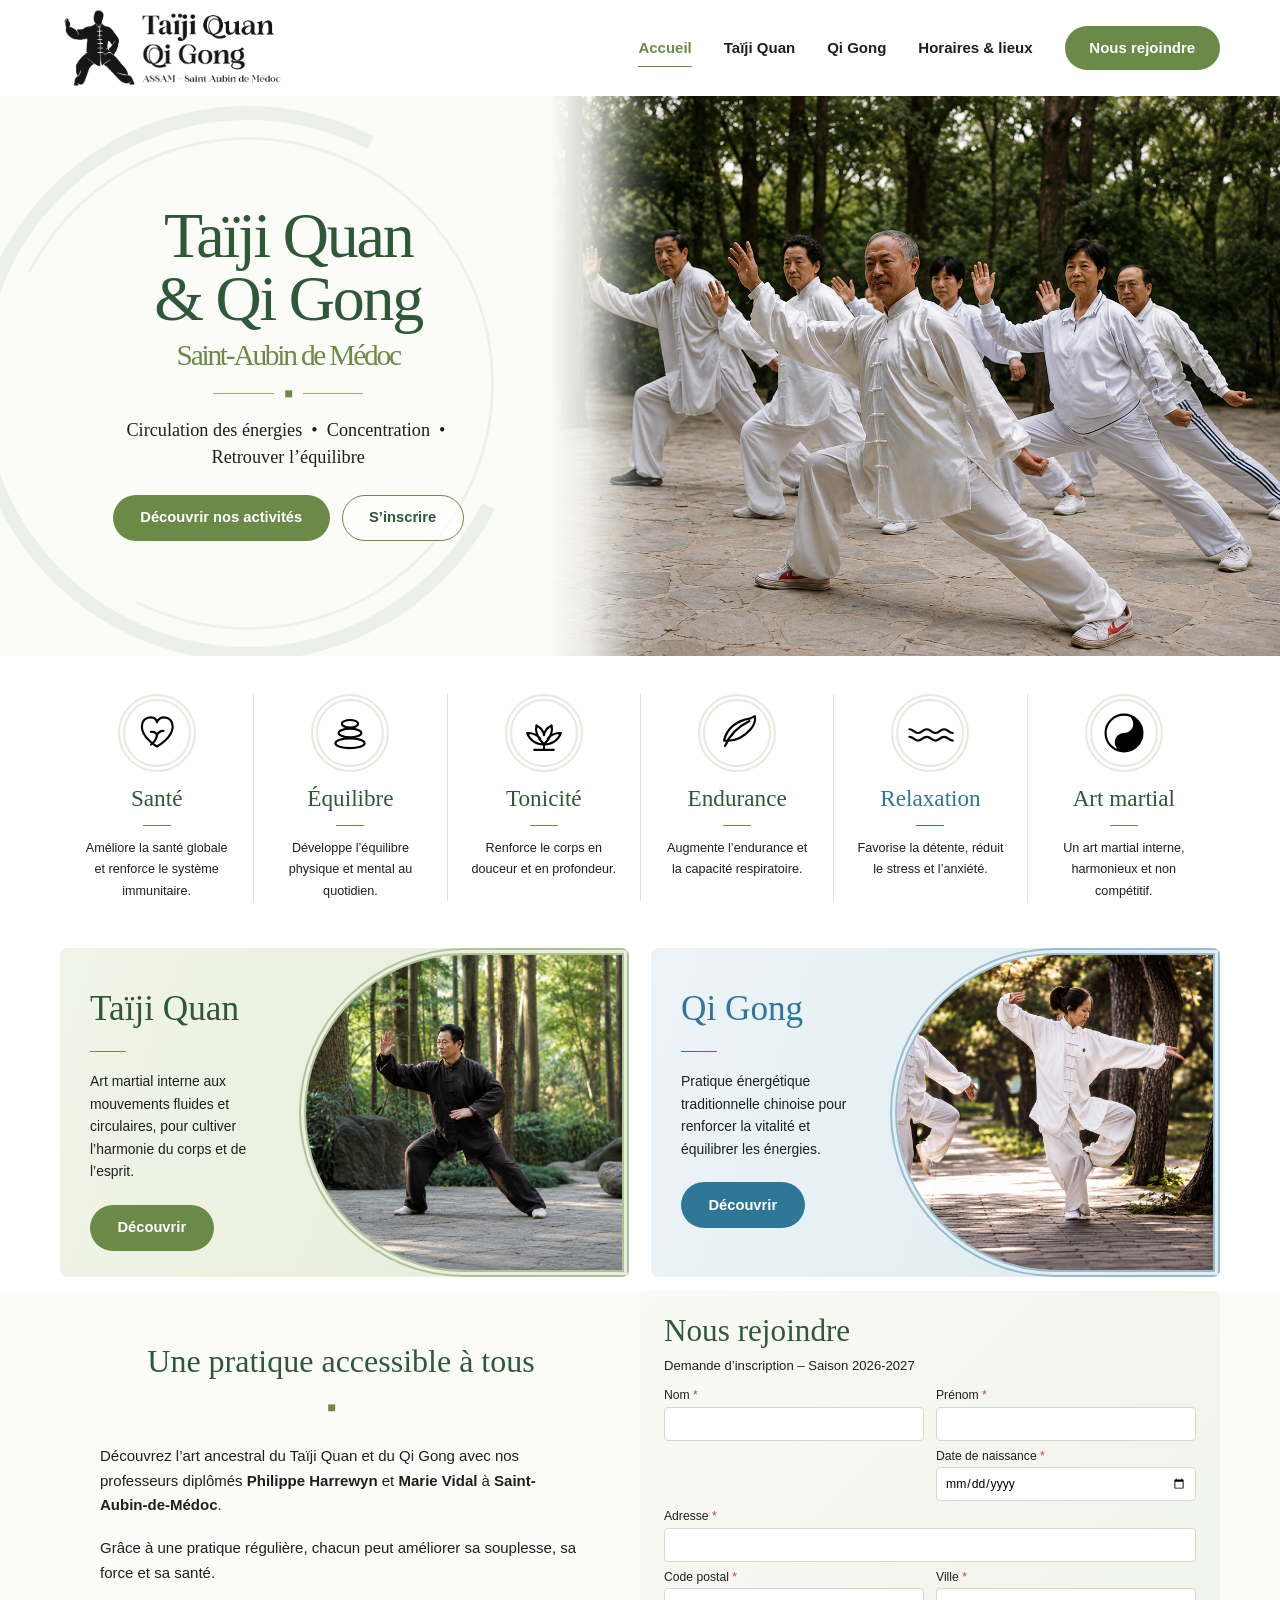
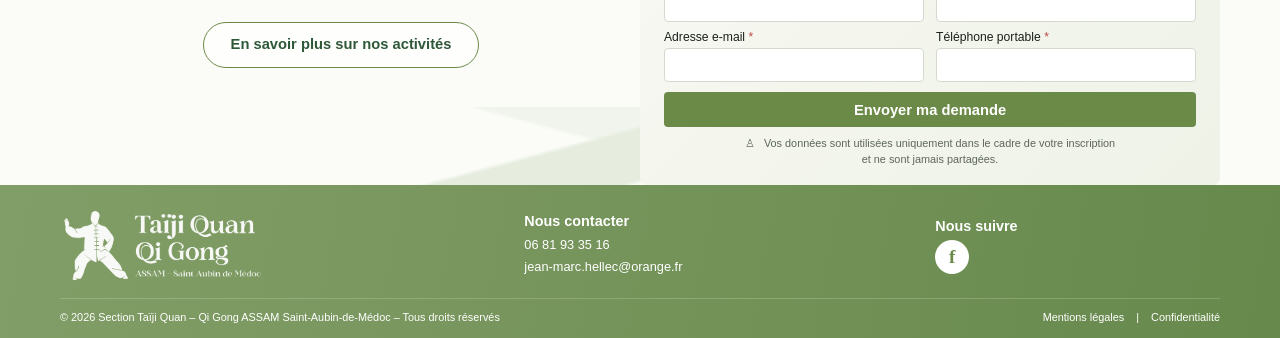
==== index.html @ 67353f93 "Version initiale stable du site" ====
<!DOCTYPE html>
<html lang="fr">
<head>
    <meta charset="UTF-8">
    <meta name="viewport" content="width=device-width, initial-scale=1.0">
    <meta name="description" content="Cours de Taïji Quan et Qi Gong à Saint-Aubin-de-Médoc avec la section ASSAM. Découvrez les pratiques, leurs bienfaits, les horaires et les modalités d'inscription.">
    <meta name="robots" content="index,follow">
    <title>Taïji Quan &amp; Qi Gong à Saint-Aubin-de-Médoc | ASSAM</title>
    <link rel="stylesheet" href="css/styles.css">
</head>
<body>
<header class="site-header">
    <div class="site-header__inner">
        <a class="brand" href="index.html" aria-label="Accueil - Taïji Quan et Qi Gong ASSAM Saint-Aubin-de-Médoc">
            <img src="assets/images/logo.png" alt="Taïji Quan Qi Gong ASSAM Saint-Aubin-de-Médoc">
        </a>

        <button class="menu-toggle" type="button" aria-expanded="false" aria-controls="main-nav">
            <span></span><span></span><span></span>
            <span class="sr-only">Ouvrir le menu</span>
        </button>

        <nav id="main-nav" class="main-nav" aria-label="Navigation principale">
            <a class="is-active" href="index.html" aria-current="page">Accueil</a>
            <a href="tai-ji-quan.html">Taïji Quan</a>
            <a href="qi-gong.html">Qi Gong</a>
            <a href="horaires-lieux.html">Horaires &amp; lieux</a>
            <a class="nav-button" href="#inscription">Nous rejoindre</a>
        </nav>
    </div>
</header>

<main>
    <section class="hero" aria-labelledby="hero-title">
        <div class="hero__copy">
            <div class="hero__ring" aria-hidden="true"></div>

            <h1 id="hero-title">
                <span>Taïji Quan</span>
                <span>&amp; Qi Gong</span>
                <small>Saint-Aubin de Médoc</small>
            </h1>

            <div class="leaf-separator" aria-hidden="true">
                <span></span><b>◆</b><span></span>
            </div>

            <p class="hero__tagline">
                Circulation des énergies <i>•</i> Concentration <i>•</i><br>
                Retrouver l’équilibre
            </p>

            <div class="hero__actions">
                <a class="btn btn-green" href="#activites">Découvrir nos activités</a>
                <a class="btn btn-outline" href="#inscription">S’inscrire</a>
            </div>
        </div>

        <figure class="hero__visual">
            <img src="assets/images/INDEX_1.png" alt="Pratiquants de Taïji Quan en groupe dans un parc arboré">
        </figure>
    </section>

    <section class="benefits" aria-labelledby="benefits-title">
        <h2 id="benefits-title" class="sr-only">Les bénéfices du Taïji Quan et du Qi Gong</h2>

        <div class="benefits__grid">
            <article class="benefit">
                <div class="benefit__icon"><img src="assets/icons/health.svg" alt="" aria-hidden="true"></div>
                <h3>Santé</h3>
                <span></span>
                <p>Améliore la santé globale et renforce le système immunitaire.</p>
            </article>

            <article class="benefit">
                <div class="benefit__icon"><img src="assets/icons/balance.svg" alt="" aria-hidden="true"></div>
                <h3>Équilibre</h3>
                <span></span>
                <p>Développe l’équilibre physique et mental au quotidien.</p>
            </article>

            <article class="benefit">
                <div class="benefit__icon"><img src="assets/icons/tonicity.svg" alt="" aria-hidden="true"></div>
                <h3>Tonicité</h3>
                <span></span>
                <p>Renforce le corps en douceur et en profondeur.</p>
            </article>

            <article class="benefit">
                <div class="benefit__icon"><img src="assets/icons/endurance.svg" alt="" aria-hidden="true"></div>
                <h3>Endurance</h3>
                <span></span>
                <p>Augmente l’endurance et la capacité respiratoire.</p>
            </article>

            <article class="benefit benefit--blue">
                <div class="benefit__icon"><img src="assets/icons/relaxation.svg" alt="" aria-hidden="true"></div>
                <h3>Relaxation</h3>
                <span></span>
                <p>Favorise la détente, réduit le stress et l’anxiété.</p>
            </article>

            <article class="benefit">
                <div class="benefit__icon benefit__icon--yin"><img src="assets/icons/martial.svg" alt="" aria-hidden="true"></div>
                <h3>Art martial</h3>
                <span></span>
                <p>Un art martial interne, harmonieux et non compétitif.</p>
            </article>
        </div>
    </section>

    <section id="activites" class="activities" aria-labelledby="activities-title">
        <h2 id="activities-title" class="sr-only">Découvrir le Taïji Quan et le Qi Gong</h2>

        <div class="activities__grid">
            <article class="activity activity--taiji">
                <div class="activity__text">
                    <h3>Taïji Quan</h3>
                    <span class="activity__line"></span>
                    <p>Art martial interne aux mouvements fluides et circulaires, pour cultiver l’harmonie du corps et de l’esprit.</p>
                    <a class="btn btn-green" href="tai-ji-quan.html">Découvrir</a>
                </div>

                <div class="activity__image">
                    <img src="assets/images/INDEX_2.png" alt="Pratiquant de Taïji Quan en pleine nature">
                </div>
            </article>

            <article class="activity activity--qigong">
                <div class="activity__text">
                    <h3>Qi Gong</h3>
                    <span class="activity__line"></span>
                    <p>Pratique énergétique traditionnelle chinoise pour renforcer la vitalité et équilibrer les énergies.</p>
                    <a class="btn btn-blue" href="qi-gong.html">Découvrir</a>
                </div>

                <div class="activity__image">
                    <img src="assets/images/INDEX_3.png" alt="Pratiquantes de Qi Gong en plein air">
                </div>
            </article>
        </div>
    </section>

    <section class="lower" aria-label="Présentation et inscription">
        <article class="intro">
            <h2>Une pratique accessible à tous</h2>

            <div class="leaf-separator leaf-separator--small" aria-hidden="true">
                <b>◆</b>
            </div>

            <p>Découvrez l’art ancestral du Taïji Quan et du Qi Gong avec nos professeurs diplômés <strong>Philippe Harrewyn</strong> et <strong>Marie Vidal</strong> à <strong>Saint-Aubin-de-Médoc</strong>.</p>

            <p>Grâce à une pratique régulière, chacun peut améliorer sa souplesse, sa force et sa santé.</p>

            <a class="btn btn-outline intro__button" href="#activites">En savoir plus sur nos activités</a>
        </article>

        <section id="inscription" class="registration" aria-labelledby="registration-title">
            <h2 id="registration-title">Nous rejoindre</h2>
            <p>Demande d’inscription – Saison 2026-2027</p>

            <form action="#" method="post">
                <div class="form-grid">
                    <label>Nom <em>*</em>
                        <input type="text" name="nom" autocomplete="family-name" required>
                    </label>

                    <label>Prénom <em>*</em>
                        <input type="text" name="prenom" autocomplete="given-name" required>
                    </label>

                    <label class="field-birth">Date de naissance <em>*</em>
                        <input type="date" name="naissance" autocomplete="bday" required>
                    </label>

                    <label class="field-full">Adresse <em>*</em>
                        <input type="text" name="adresse" autocomplete="street-address" required>
                    </label>

                    <label>Code postal <em>*</em>
                        <input type="text" name="code_postal" autocomplete="postal-code" inputmode="numeric" required>
                    </label>

                    <label>Ville <em>*</em>
                        <input type="text" name="ville" autocomplete="address-level2" required>
                    </label>

                    <label>Adresse e-mail <em>*</em>
                        <input type="email" name="email" autocomplete="email" required>
                    </label>

                    <label>Téléphone portable <em>*</em>
                        <input type="tel" name="telephone" autocomplete="tel" required>
                    </label>
                </div>

                <button class="btn btn-green form-submit" type="submit">Envoyer ma demande</button>

                <p class="privacy">♙ &nbsp; Vos données sont utilisées uniquement dans le cadre de votre inscription<br>et ne sont jamais partagées.</p>
            </form>
        </section>
    </section>
</main>

<footer class="site-footer">
    <div class="site-footer__inner">
        <div class="footer-brand">
            <img src="assets/images/logo.png" alt="Taïji Quan Qi Gong ASSAM Saint-Aubin-de-Médoc">
        </div>

        <div class="footer-contact">
            <h2>Nous contacter</h2>
            <p><a href="tel:+33681933516">06 81 93 35 16</a></p>
            <p><a href="mailto:jean-marc.hellec@orange.fr">jean-marc.hellec@orange.fr</a></p>
        </div>

        <div class="footer-social">
            <h2>Nous suivre</h2>
            <a class="social-circle" href="#" aria-label="Facebook de la section Taïji Quan et Qi Gong" title="Lien Facebook à renseigner">f</a>
        </div>
    </div>

    <div class="site-footer__bottom">
        <p>© 2026 Section Taïji Quan – Qi Gong ASSAM Saint-Aubin-de-Médoc – Tous droits réservés</p>
        <p><a href="#">Mentions légales</a><span>|</span><a href="#">Confidentialité</a></p>
    </div>
</footer>

<script src="js/main.js"></script>
</body>
</html>
---- css/styles.css ----
:root {
    --cream:#fbfcf8;
    --white:#fff;
    --sage:#97ad7b;
    --green:#6b8a48;
    --dark:#2f5838;
    --blue:#2f7798;
    --text:#1a211c;
    --line:#dce3d5;
    --serif:Georgia,"Times New Roman",serif;
    --sans:Arial,Helvetica,sans-serif;
    --content:1160px;
}

* { box-sizing:border-box; }
html { scroll-behavior:smooth; max-width:100%; overflow-x:clip; }
body {
    margin:0;
    max-width:100%;
    overflow-x:clip;
    background:var(--cream);
    color:var(--text);
    font:15px/1.55 var(--sans);
}
img { display:block; max-width:100%; }
a { color:inherit; }
h1,h2,h3,p,figure { margin-top:0; }
h1,h2,h3 {
    font-family:var(--serif);
    font-weight:400;
    color:var(--dark);
}
.sr-only {
    position:absolute!important;
    width:1px!important;
    height:1px!important;
    padding:0!important;
    margin:-1px!important;
    overflow:hidden!important;
    clip:rect(0,0,0,0)!important;
    white-space:nowrap!important;
    border:0!important;
}

.btn {
    min-height:46px;
    display:inline-flex;
    align-items:center;
    justify-content:center;
    padding:0 1.65rem;
    border:1px solid transparent;
    border-radius:999px;
    font:700 .92rem/1 var(--sans);
    text-decoration:none;
    cursor:pointer;
}
.btn-green { color:#fff; background:var(--green); }
.btn-outline {
    color:var(--dark);
    border-color:var(--green);
    background:rgba(255,255,255,.75);
}
.btn-blue { color:#fff; background:var(--blue); }

.site-header {
    position:relative;
    z-index:20;
    background:#fff;
}
.site-header__inner {
    width:min(calc(100% - 48px),var(--content));
    min-height:96px;
    margin:auto;
    display:flex;
    align-items:center;
    justify-content:space-between;
    gap:2rem;
}
.brand img { width:225px; }
.main-nav {
    display:flex;
    align-items:center;
    gap:2rem;
    font-weight:600;
}
.main-nav>a {
    position:relative;
    padding:.9rem 0;
    text-decoration:none;
    white-space:nowrap;
}
.main-nav>a.is-active { color:var(--green); }
.main-nav>a:not(.nav-button)::after {
    content:"";
    position:absolute;
    left:0;
    right:0;
    bottom:.45rem;
    height:1px;
    background:var(--green);
    transform:scaleX(0);
}
.main-nav>a.is-active::after,
.main-nav>a:hover::after { transform:scaleX(1); }
.main-nav .nav-button {
    min-height:44px;
    padding:0 1.55rem;
    display:inline-flex;
    align-items:center;
    border-radius:999px;
    background:var(--green);
    color:#fff;
}
.menu-toggle {
    display:none;
    border:0;
    background:transparent;
    padding:.5rem;
}
.menu-toggle>span:not(.sr-only) {
    width:24px;
    height:2px;
    display:block;
    margin:4px 0;
    background:var(--dark);
}

.hero {
    min-height:560px;
    display:grid;
    grid-template-columns:43% 57%;
    overflow:hidden;
    background:#fbfcf8;
}
.hero__copy {
    position:relative;
    z-index:2;
    display:flex;
    flex-direction:column;
    align-items:center;
    justify-content:center;
    padding:42px 34px 48px max(34px,calc((100vw - var(--content))/2));
    text-align:center;
}
.hero__ring {
    position:absolute;
    z-index:-1;
    width:555px;
    height:555px;
    left:max(-90px,calc((100vw - var(--content))/2 - 90px));
    top:10px;
    border:14px solid rgba(145,173,122,.14);
    border-right-color:transparent;
    border-radius:50%;
    transform:rotate(-18deg);
}
.hero__ring::after {
    content:"";
    position:absolute;
    inset:17px;
    border:3px solid rgba(145,173,122,.13);
    border-left-color:transparent;
    border-radius:50%;
}
.hero h1 {
    margin-bottom:15px;
    font-size:clamp(3.6rem,5vw,5rem);
    line-height:.98;
    letter-spacing:-.035em;
}
.hero h1>span { display:block; }
.hero h1 small {
    display:block;
    margin-top:.33em;
    color:var(--green);
    font-size:.46em;
}
.leaf-separator {
    width:150px;
    display:flex;
    align-items:center;
    gap:10px;
    margin:0 auto 14px;
    color:var(--green);
}
.leaf-separator span {
    flex:1;
    height:1px;
    background:var(--sage);
}
.leaf-separator b {
    font-size:12px;
    transform:rotate(45deg);
}
.hero__tagline {
    margin-bottom:23px;
    font-family:var(--serif);
    font-size:1.14rem;
    line-height:1.5;
}
.hero__tagline i {
    padding:0 .28rem;
    font-style:normal;
}
.hero__actions { display:flex; gap:12px; }
.hero__visual {
    position:relative;
    min-width:0;
    margin:0;
    overflow:hidden;
}
.hero__visual::before {
    content:"";
    position:absolute;
    z-index:2;
    inset:0 auto 0 0;
    width:120px;
    background:linear-gradient(90deg,#fbfcf8 0%,rgba(251,252,248,.82) 32%,rgba(251,252,248,.2) 72%,transparent);
}
.hero__visual img {
    width:100%;
    height:100%;
    object-fit:cover;
}

.benefits {
    padding:38px 24px 30px;
    background:#fff;
}
.benefits__grid {
    width:min(100%,var(--content));
    margin:auto;
    display:grid;
    grid-template-columns:repeat(6,1fr);
}
.benefit {
    padding:0 20px;
    text-align:center;
}
.benefit+.benefit { border-left:1px solid var(--line); }
.benefit__icon {
    width:78px;
    height:78px;
    margin:0 auto 9px;
    display:grid;
    place-items:center;
    border:7px double #e5eadf;
    border-radius:50%;
    color:var(--green);
}
.benefit__icon img {
    width:52px;
    height:52px;
    display:block;
    color:inherit;
}
.benefit__icon--yin {
    color:var(--dark);
}
.benefit h3 {
    margin-bottom:8px;
    font-size:1.45rem;
}
.benefit>span {
    width:28px;
    height:1px;
    display:block;
    margin:0 auto 12px;
    background:var(--green);
}
.benefit p {
    margin:0;
    font-size:.79rem;
    line-height:1.7;
}
.benefit--blue .benefit__icon,
.benefit--blue h3 { color:var(--blue); }
.benefit--blue>span { background:var(--blue); }

.activities {
    padding:16px 24px 14px;
    background:#fff;
}
.activities__grid {
    width:min(100%,var(--content));
    margin:auto;
    display:grid;
    grid-template-columns:1fr 1fr;
    gap:22px;
}
.activity {
    min-height:315px;
    display:grid;
    grid-template-columns:42% 58%;
    overflow:hidden;
    border-radius:7px;
}
.activity--taiji {
    background:linear-gradient(110deg,#f1f4e8,#e5ecd9);
}
.activity--qigong {
    background:linear-gradient(110deg,#edf4f7,#deebf1);
}
.activity__text {
    padding:34px 0 26px 30px;
}
.activity__text h3 {
    margin-bottom:14px;
    font-size:2.2rem;
}
.activity--qigong h3 { color:var(--blue); }
.activity__line {
    width:36px;
    height:1px;
    display:block;
    margin-bottom:18px;
    background:var(--green);
}
.activity--qigong .activity__line { background:var(--blue); }
.activity__text p {
    max-width:185px;
    margin-bottom:22px;
    font-size:.87rem;
    line-height:1.62;
}
.activity__image {
    height:100%;
    overflow:hidden;
    border:7px double rgba(107,138,72,.45);
    border-radius:52% 0 0 52%;
}
.activity--qigong .activity__image {
    border-color:rgba(47,119,152,.42);
}
.activity__image img {
    width:100%;
    height:100%;
    object-fit:cover;
}

.lower {
    position:relative;
    width:min(calc(100% - 48px),var(--content));
    margin:auto;
    display:grid;
    grid-template-columns:1fr 1fr;
    align-items:start;
}
.lower::after {
    content:"";
    position:absolute;
    z-index:-1;
    left:50%;
    bottom:0;
    width:100vw;
    height:78px;
    transform:translateX(-50%);
    opacity:.5;
    background:
        linear-gradient(165deg,transparent 0 45%,#d3dfc8 46% 58%,transparent 59%),
        linear-gradient(15deg,transparent 0 48%,#e8eee2 49% 65%,transparent 66%);
}
.intro {
    min-height:440px;
    padding:46px 58px 72px 40px;
}
.intro h2 {
    margin-bottom:12px;
    text-align:center;
    font-size:2rem;
}
.leaf-separator--small {
    width:28px;
    margin-bottom:27px;
}
.intro p {
    margin-bottom:18px;
    line-height:1.65;
}
.intro__button {
    display:flex;
    width:fit-content;
    margin:36px auto 0;
}

.registration {
    padding:16px 24px 17px;
    border-radius:7px;
    background:linear-gradient(135deg,#fafaf5,#eef2e7);
}
.registration h2 {
    margin-bottom:1px;
    font-size:1.95rem;
}
.registration>p {
    margin-bottom:11px;
    font-size:.82rem;
}
.form-grid {
    display:grid;
    grid-template-columns:1fr 1fr;
    gap:7px 12px;
}
.form-grid label {
    display:block;
    font-size:.76rem;
    line-height:1.35;
}
.form-grid em {
    color:#bd4c42;
    font-style:normal;
}
.form-grid input {
    width:100%;
    height:34px;
    display:block;
    margin-top:3px;
    padding:5px 8px;
    border:1px solid #d4d9d0;
    border-radius:4px;
    background:#fff;
    font:inherit;
}
.field-birth { grid-column:2; }
.field-full { grid-column:1/-1; }
.form-submit {
    width:100%;
    min-height:35px;
    margin-top:10px;
    border-radius:4px;
}
.privacy {
    margin:9px 0 0;
    color:#5d665f;
    text-align:center;
    font-size:.68rem;
    line-height:1.45;
}

.site-footer {
    padding:22px max(24px,calc((100vw - var(--content))/2)) 12px;
    color:#fff;
    background:linear-gradient(100deg,#829e68,#67894c);
}
.site-footer__inner {
    display:grid;
    grid-template-columns:1.15fr 1fr .8fr;
    gap:55px;
    align-items:center;
}
.footer-brand img {
    width:205px;
    filter:brightness(0) invert(1);
    opacity:.95;
}
.site-footer h2 {
    margin:0 0 6px;
    color:#fff;
    font:700 .9rem var(--sans);
}
.site-footer p { margin:2px 0; }
.site-footer a {
    color:#fff;
    text-decoration:none;
}
.footer-contact { font-size:.8rem; }
.social-circle {
    width:34px;
    height:34px;
    display:grid;
    place-items:center;
    border-radius:50%;
    background:#fff;
    color:var(--green)!important;
    font:700 1.2rem var(--serif);
    text-decoration:none!important;
}
.social-circle:hover,
.social-circle:focus-visible {
    transform:translateY(-1px);
    outline:2px solid rgba(255,255,255,.65);
    outline-offset:3px;
}
.site-footer__bottom {
    margin-top:14px;
    padding-top:10px;
    display:flex;
    justify-content:space-between;
    gap:20px;
    border-top:1px solid rgba(255,255,255,.18);
    font-size:.68rem;
}
.site-footer__bottom p { margin:0; }
.site-footer__bottom span { padding:0 12px; }

@media (max-width:1020px) {
    .brand img { width:190px; }
    .main-nav { gap:1.1rem; }
    .hero {
        grid-template-columns:46% 54%;
        min-height:500px;
    }
    .hero h1 { font-size:3.55rem; }
    .hero__ring {
        width:485px;
        height:485px;
    }
    .benefits__grid {
        grid-template-columns:repeat(3,1fr);
        row-gap:34px;
    }
    .benefit:nth-child(4) { border-left:0; }
    .activity { grid-template-columns:47% 53%; }
    .lower { grid-template-columns:44% 56%; }
    .intro { padding-inline:22px 30px; }
}

@media (max-width:760px) {
    .site-header__inner { min-height:76px; }
    .brand img { width:168px; }
    .menu-toggle { display:block; }

    .main-nav {
        position:absolute;
        top:100%;
        left:0;
        right:0;
        display:none;
        flex-direction:column;
        align-items:stretch;
        gap:0;
        padding:12px 20px 20px;
        background:#fff;
        border-top:1px solid var(--line);
    }
    .main-nav.is-open { display:flex; }
    .main-nav>a { padding:.8rem 0; }
    .main-nav .nav-button {
        justify-content:center;
        margin-top:.5rem;
        padding:.8rem 1rem;
    }

    .hero {
        display:flex;
        flex-direction:column;
        min-height:0;
    }
    .hero__copy {
        min-height:420px;
        padding:52px 24px 42px;
    }
    .hero__ring {
        width:400px;
        height:400px;
        left:50%;
        top:10px;
        transform:translateX(-50%) rotate(-18deg);
    }
    .hero h1 {
        font-size:clamp(3rem,12vw,4.1rem);
    }
    .hero__visual { height:360px; }
    .hero__visual::before {
        width:100%;
        height:55px;
        inset:0 0 auto;
        background:linear-gradient(180deg,#fbfcf8,transparent);
    }

    .benefits {
        padding:28px 14px 24px;
    }
    .benefits__grid {
        grid-template-columns:repeat(3,1fr);
        row-gap:22px;
    }
    .benefit {
        padding:0 10px;
    }
    .benefit:nth-child(4) { border-left:0; }
    .benefit__icon {
        width:62px;
        height:62px;
        border-width:5px;
        margin-bottom:6px;
    }
    .benefit__icon img {
        width:40px;
        height:40px;
    }
    .benefit h3 {
        margin-bottom:5px;
        font-size:1.12rem;
    }
    .benefit>span {
        margin-bottom:8px;
    }
    .benefit p {
        font-size:.71rem;
        line-height:1.45;
    }

    .activities__grid { grid-template-columns:1fr; }

    .lower {
        width:min(calc(100% - 32px),var(--content));
        grid-template-columns:1fr;
    }
    .intro {
        min-height:auto;
        padding:44px 20px 70px;
    }

    .registration { margin-bottom:20px; }

    .site-footer__inner {
        grid-template-columns:1fr 1fr;
        gap:28px;
    }
    .footer-social { grid-column:1/-1; }

    .site-footer__bottom {
        flex-direction:column;
    }
}

@media (max-width:520px) {
    .hero__actions {
        flex-direction:column;
        width:min(100%,280px);
    }
    .hero__actions .btn { width:100%; }

    .benefits__grid { grid-template-columns:repeat(2,1fr); }
    .benefit,
    .benefit:nth-child(even),
    .benefit:nth-child(4) { border-left:0; }
    .benefit:nth-child(even) { border-left:1px solid var(--line); }
    .benefit+.benefit {
        padding-top:0;
        border-top:0;
    }
    .benefit:nth-child(n+3) {
        padding-top:18px;
        border-top:1px solid var(--line);
    }

    .activity { grid-template-columns:1fr; }
    .activity__text { padding:28px; }
    .activity__text p { max-width:none; }
    .activity__image {
        min-height:280px;
        border-radius:45% 45% 0 0;
    }

    .form-grid { grid-template-columns:1fr; }
    .field-birth,
    .field-full { grid-column:auto; }

    .site-footer__inner { grid-template-columns:1fr; }
}
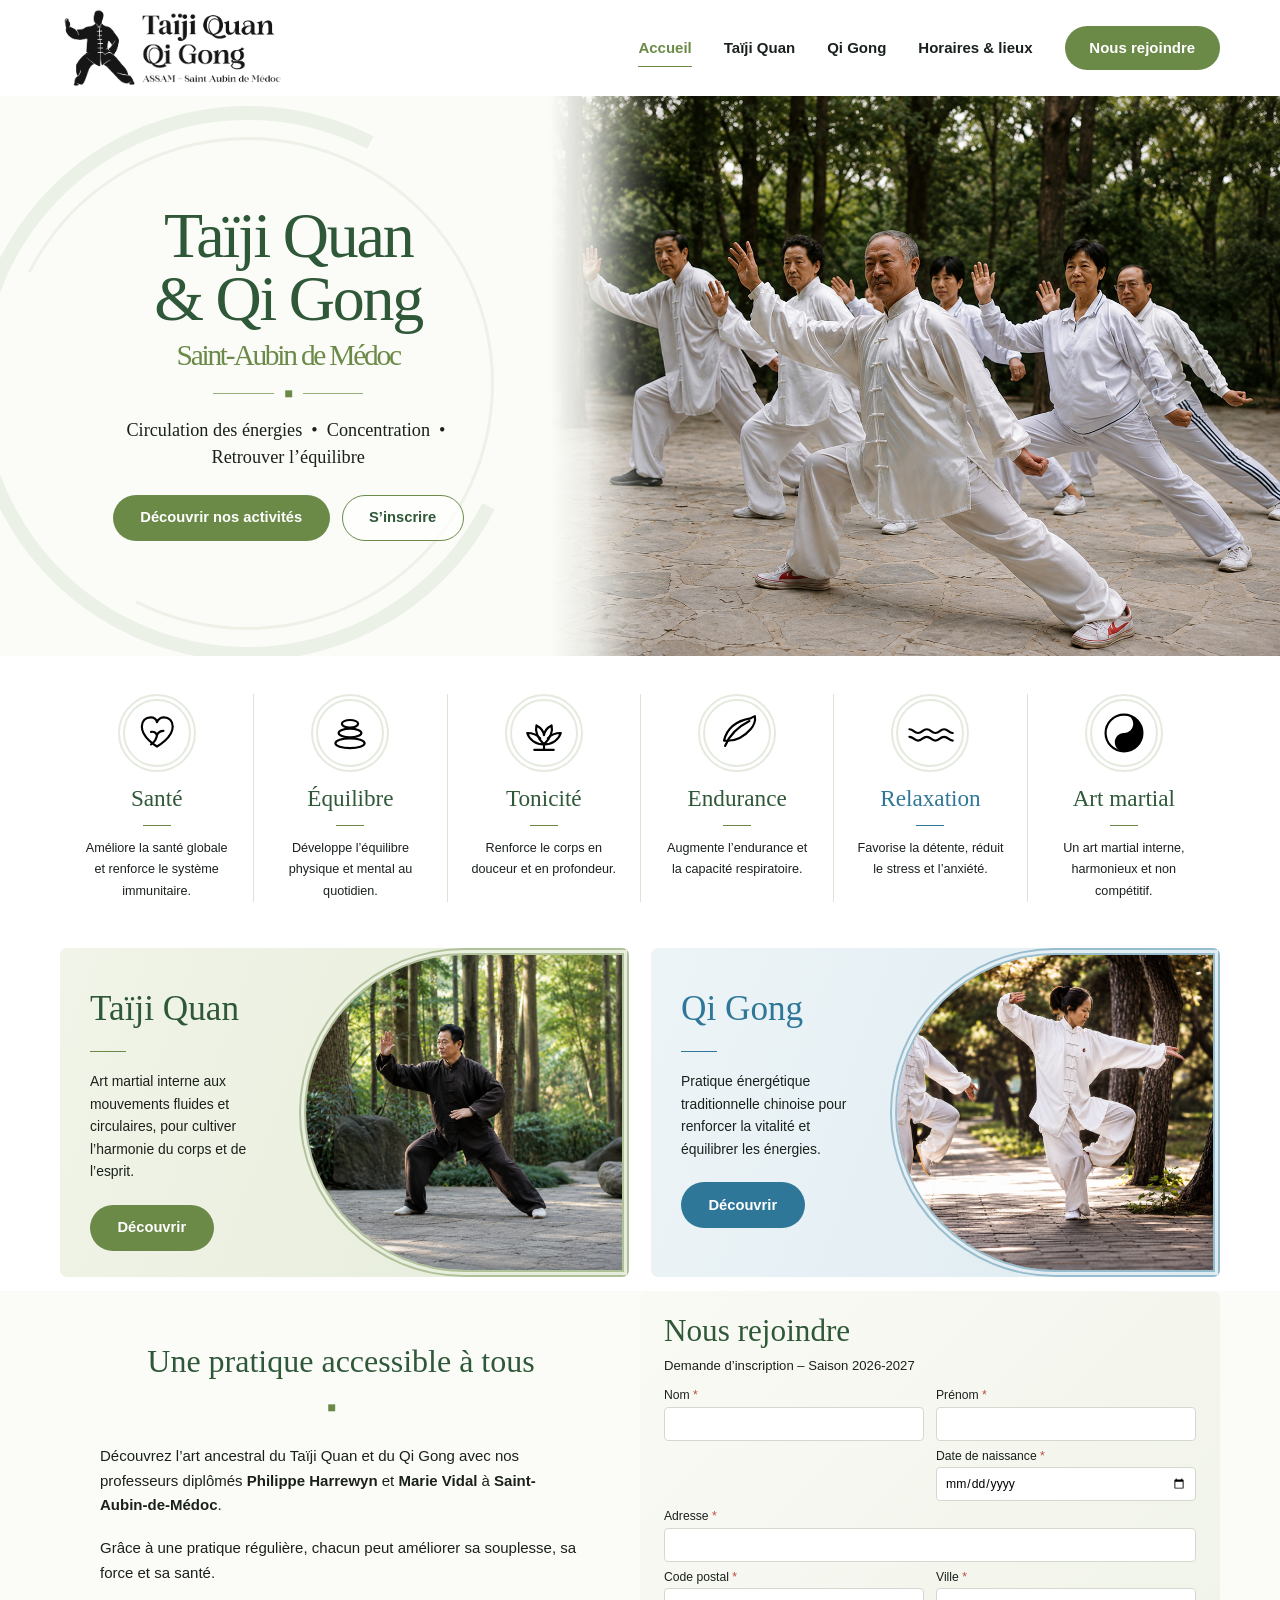
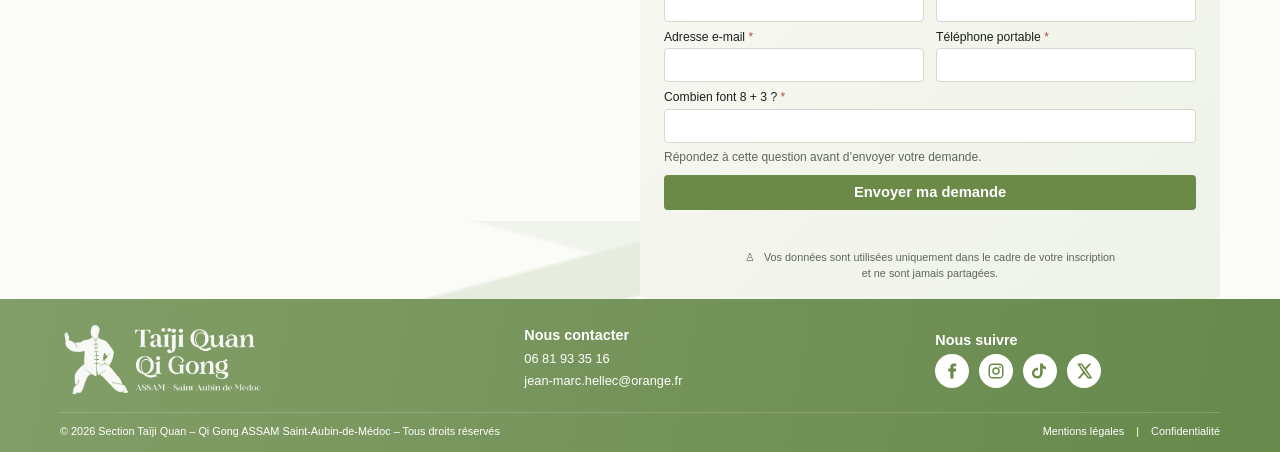
==== commit c5b04084: "Ajoute les réseaux sociaux et sécurise le formulaire" ====
--- a/index.html
+++ b/index.html
@@ -153,14 +153,13 @@
 
             <p>Grâce à une pratique régulière, chacun peut améliorer sa souplesse, sa force et sa santé.</p>
 
-            <a class="btn btn-outline intro__button" href="#activites">En savoir plus sur nos activités</a>
         </article>
 
         <section id="inscription" class="registration" aria-labelledby="registration-title">
             <h2 id="registration-title">Nous rejoindre</h2>
             <p>Demande d’inscription – Saison 2026-2027</p>
 
-            <form action="#" method="post">
+            <form action="sheet.php" method="post">
                 <div class="form-grid">
                     <label>Nom <em>*</em>
                         <input type="text" name="nom" autocomplete="family-name" required>
@@ -193,9 +192,20 @@
                     <label>Téléphone portable <em>*</em>
                         <input type="tel" name="telephone" autocomplete="tel" required>
                     </label>
+
+                    <label class="honeypot" aria-hidden="true">Ne pas remplir ce champ
+                        <input type="text" name="website" tabindex="-1" autocomplete="off">
+                    </label>
+
+                    <label class="field-full captcha-field"><span id="captcha-question">Question anti-spam</span> <em>*</em>
+                        <input type="number" name="captcha" inputmode="numeric" aria-describedby="captcha-help" required>
+                        <small id="captcha-help">Répondez à cette question avant d’envoyer votre demande.</small>
+                    </label>
                 </div>
 
                 <button class="btn btn-green form-submit" type="submit">Envoyer ma demande</button>
+
+                <p class="form-status" role="status" aria-live="polite"></p>
 
                 <p class="privacy">♙ &nbsp; Vos données sont utilisées uniquement dans le cadre de votre inscription<br>et ne sont jamais partagées.</p>
             </form>
@@ -217,7 +227,20 @@
 
         <div class="footer-social">
             <h2>Nous suivre</h2>
-            <a class="social-circle" href="#" aria-label="Facebook de la section Taïji Quan et Qi Gong" title="Lien Facebook à renseigner">f</a>
+            <div class="social-links">
+                <a class="social-circle" href="#" aria-label="Facebook de la section Taïji Quan et Qi Gong">
+                    <svg viewBox="0 0 24 24" aria-hidden="true"><path d="M14 8.5V6.8c0-.8.5-1 1-1h2.6V2.1L14.4 2C11 2 9.8 4 9.8 6.5v2H7v4.2h2.8V22H14v-9.3h3.2l.5-4.2H14Z"/></svg>
+                </a>
+                <a class="social-circle" href="#" aria-label="Instagram de la section Taïji Quan et Qi Gong">
+                    <svg viewBox="0 0 24 24" aria-hidden="true"><path d="M7.5 2h9A5.5 5.5 0 0 1 22 7.5v9a5.5 5.5 0 0 1-5.5 5.5h-9A5.5 5.5 0 0 1 2 16.5v-9A5.5 5.5 0 0 1 7.5 2Zm0 2A3.5 3.5 0 0 0 4 7.5v9A3.5 3.5 0 0 0 7.5 20h9a3.5 3.5 0 0 0 3.5-3.5v-9A3.5 3.5 0 0 0 16.5 4h-9Zm9.8 1.5a1.2 1.2 0 1 1 0 2.4 1.2 1.2 0 0 1 0-2.4ZM12 7a5 5 0 1 1 0 10 5 5 0 0 1 0-10Zm0 2a3 3 0 1 0 0 6 3 3 0 0 0 0-6Z"/></svg>
+                </a>
+                <a class="social-circle" href="#" aria-label="TikTok de la section Taïji Quan et Qi Gong">
+                    <svg viewBox="0 0 24 24" aria-hidden="true"><path d="M15.6 2c.3 2.5 1.7 4 4.4 4.2v3.4a8 8 0 0 1-4.4-1.3v6.5A7.2 7.2 0 1 1 9.4 7.7v3.5a3.8 3.8 0 1 0 2.7 3.6V2h3.5Z"/></svg>
+                </a>
+                <a class="social-circle" href="#" aria-label="X de la section Taïji Quan et Qi Gong">
+                    <svg viewBox="0 0 24 24" aria-hidden="true"><path d="M18.9 2H22l-6.8 7.8L23.2 22H17l-4.9-6.4L6.5 22H3.3l7.3-8.4L2.9 2h6.4l4.4 5.8L18.9 2Zm-1.1 17.8h1.7L8.4 4.1H6.6l11.2 15.7Z"/></svg>
+                </a>
+            </div>
         </div>
     </div>
 
--- a/css/styles.css
+++ b/css/styles.css
@@ -660,3 +660,52 @@
 
     .site-footer__inner { grid-template-columns:1fr; }
 }
+
+/* Social links and registration form feedback */
+.social-links {
+    display:flex;
+    align-items:center;
+    gap:10px;
+}
+.social-circle {
+    display:inline-flex;
+    align-items:center;
+    justify-content:center;
+}
+.social-circle svg {
+    width:18px;
+    height:18px;
+    fill:currentColor;
+}
+.captcha-field small {
+    display:block;
+    margin-top:6px;
+    color:#5d665f;
+    font-size:.75rem;
+    font-style:normal;
+}
+.honeypot {
+    position:absolute !important;
+    width:1px !important;
+    height:1px !important;
+    padding:0 !important;
+    margin:-1px !important;
+    overflow:hidden !important;
+    clip:rect(0,0,0,0) !important;
+    white-space:nowrap !important;
+    border:0 !important;
+}
+.form-status {
+    min-height:1.4em;
+    margin:12px 0 0;
+    font-size:.86rem;
+    font-weight:600;
+    text-align:center;
+}
+.form-status--pending { color:#5d665f; }
+.form-status--success { color:var(--green); }
+.form-status--error { color:#a6382e; }
+.form-submit:disabled {
+    cursor:wait;
+    opacity:.65;
+}
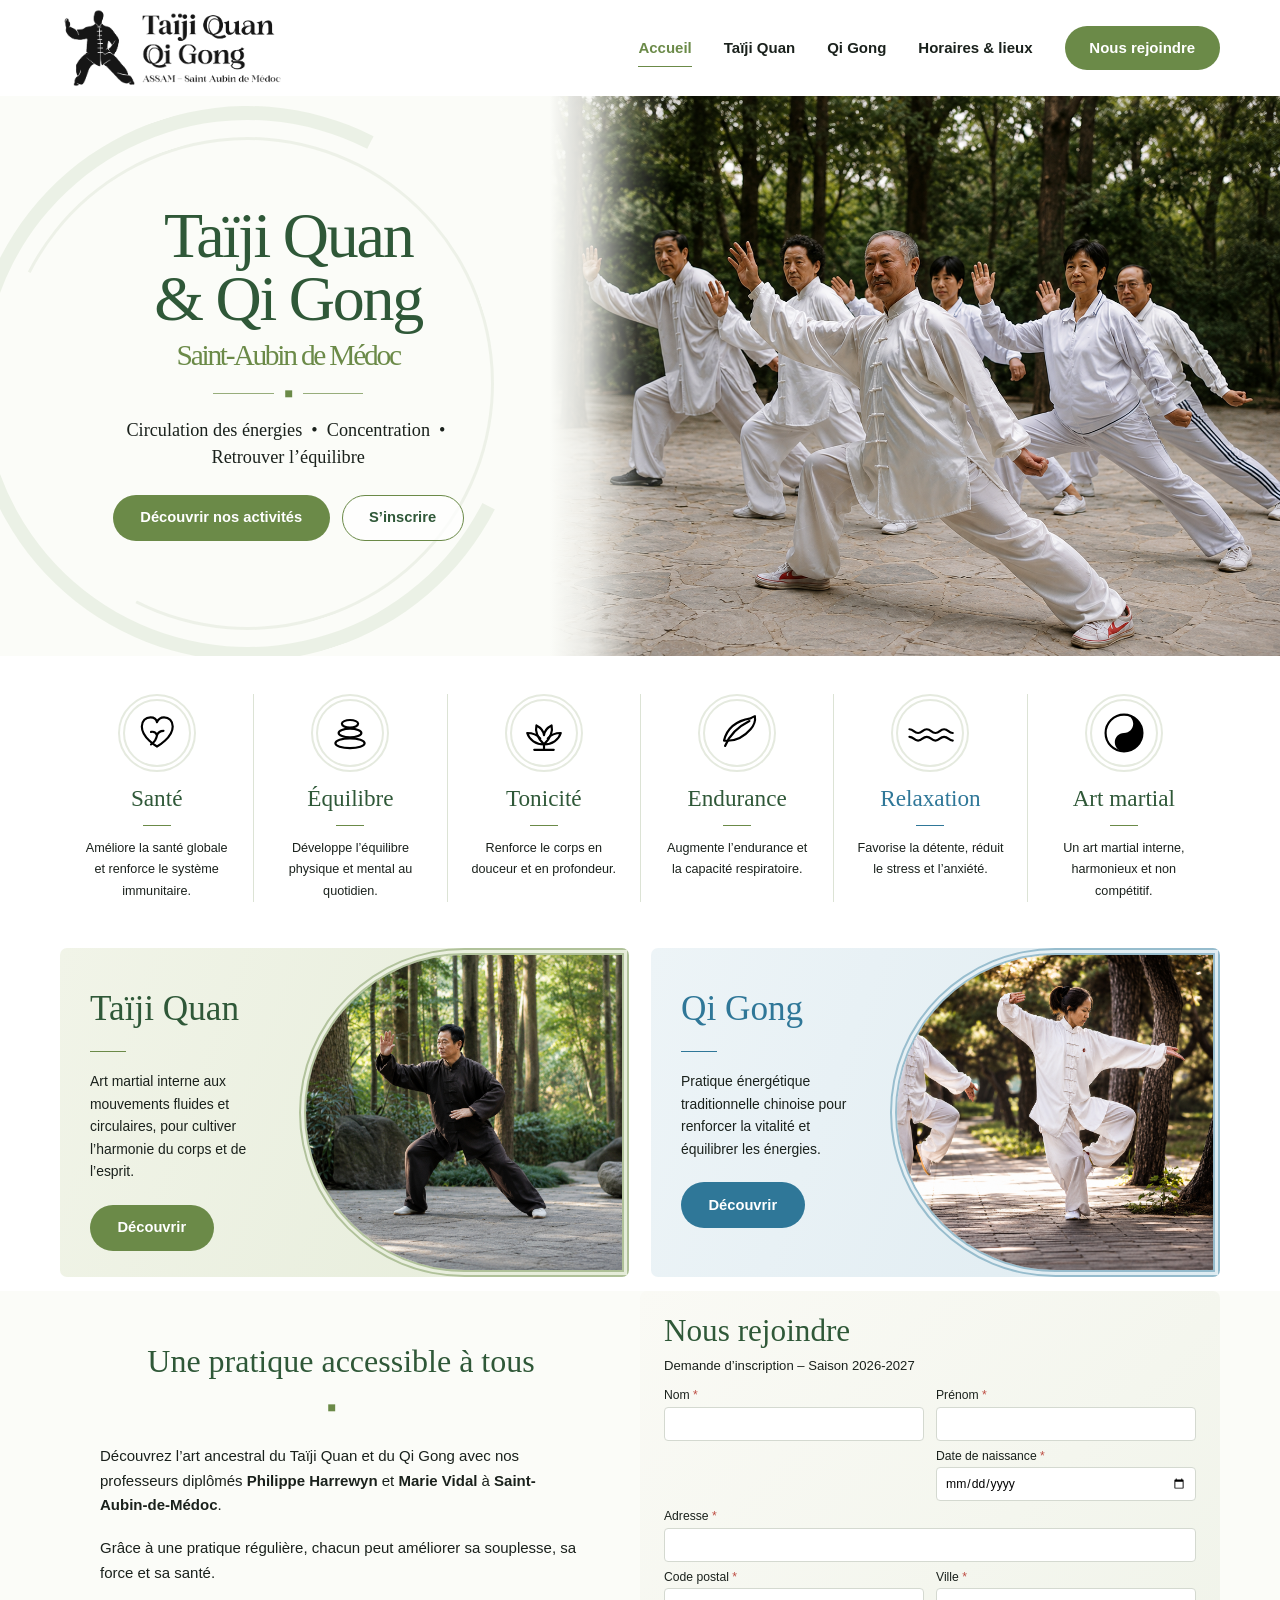
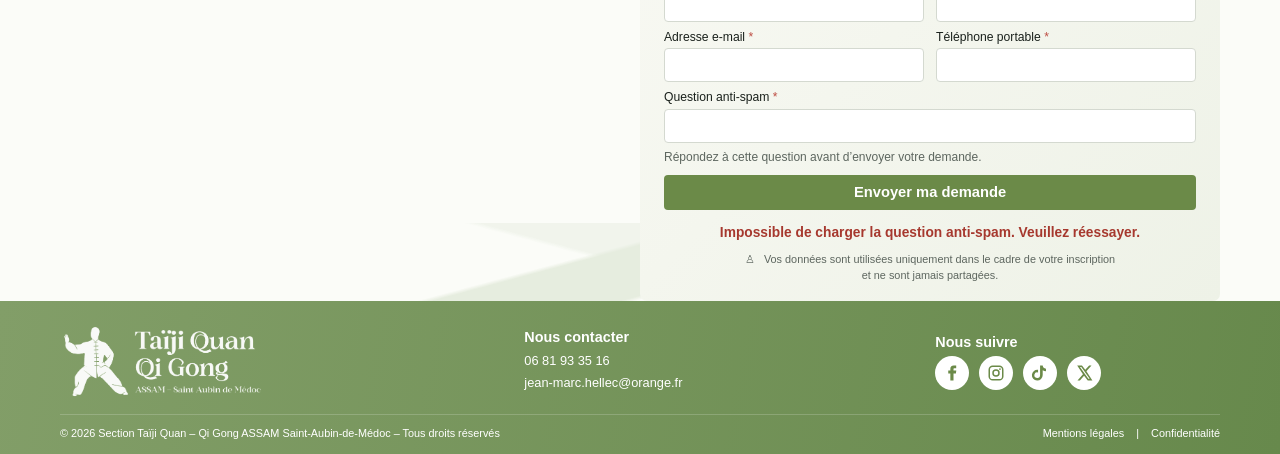
==== commit 43f633d3: "Intégrer le captcha fourni par le serveur" ====
--- a/index.html
+++ b/index.html
@@ -199,6 +199,7 @@
 
                     <label class="field-full captcha-field"><span id="captcha-question">Question anti-spam</span> <em>*</em>
                         <input type="number" name="captcha" inputmode="numeric" aria-describedby="captcha-help" required>
+                        <input type="hidden" name="captcha_token" id="captcha-token">
                         <small id="captcha-help">Répondez à cette question avant d’envoyer votre demande.</small>
                     </label>
                 </div>
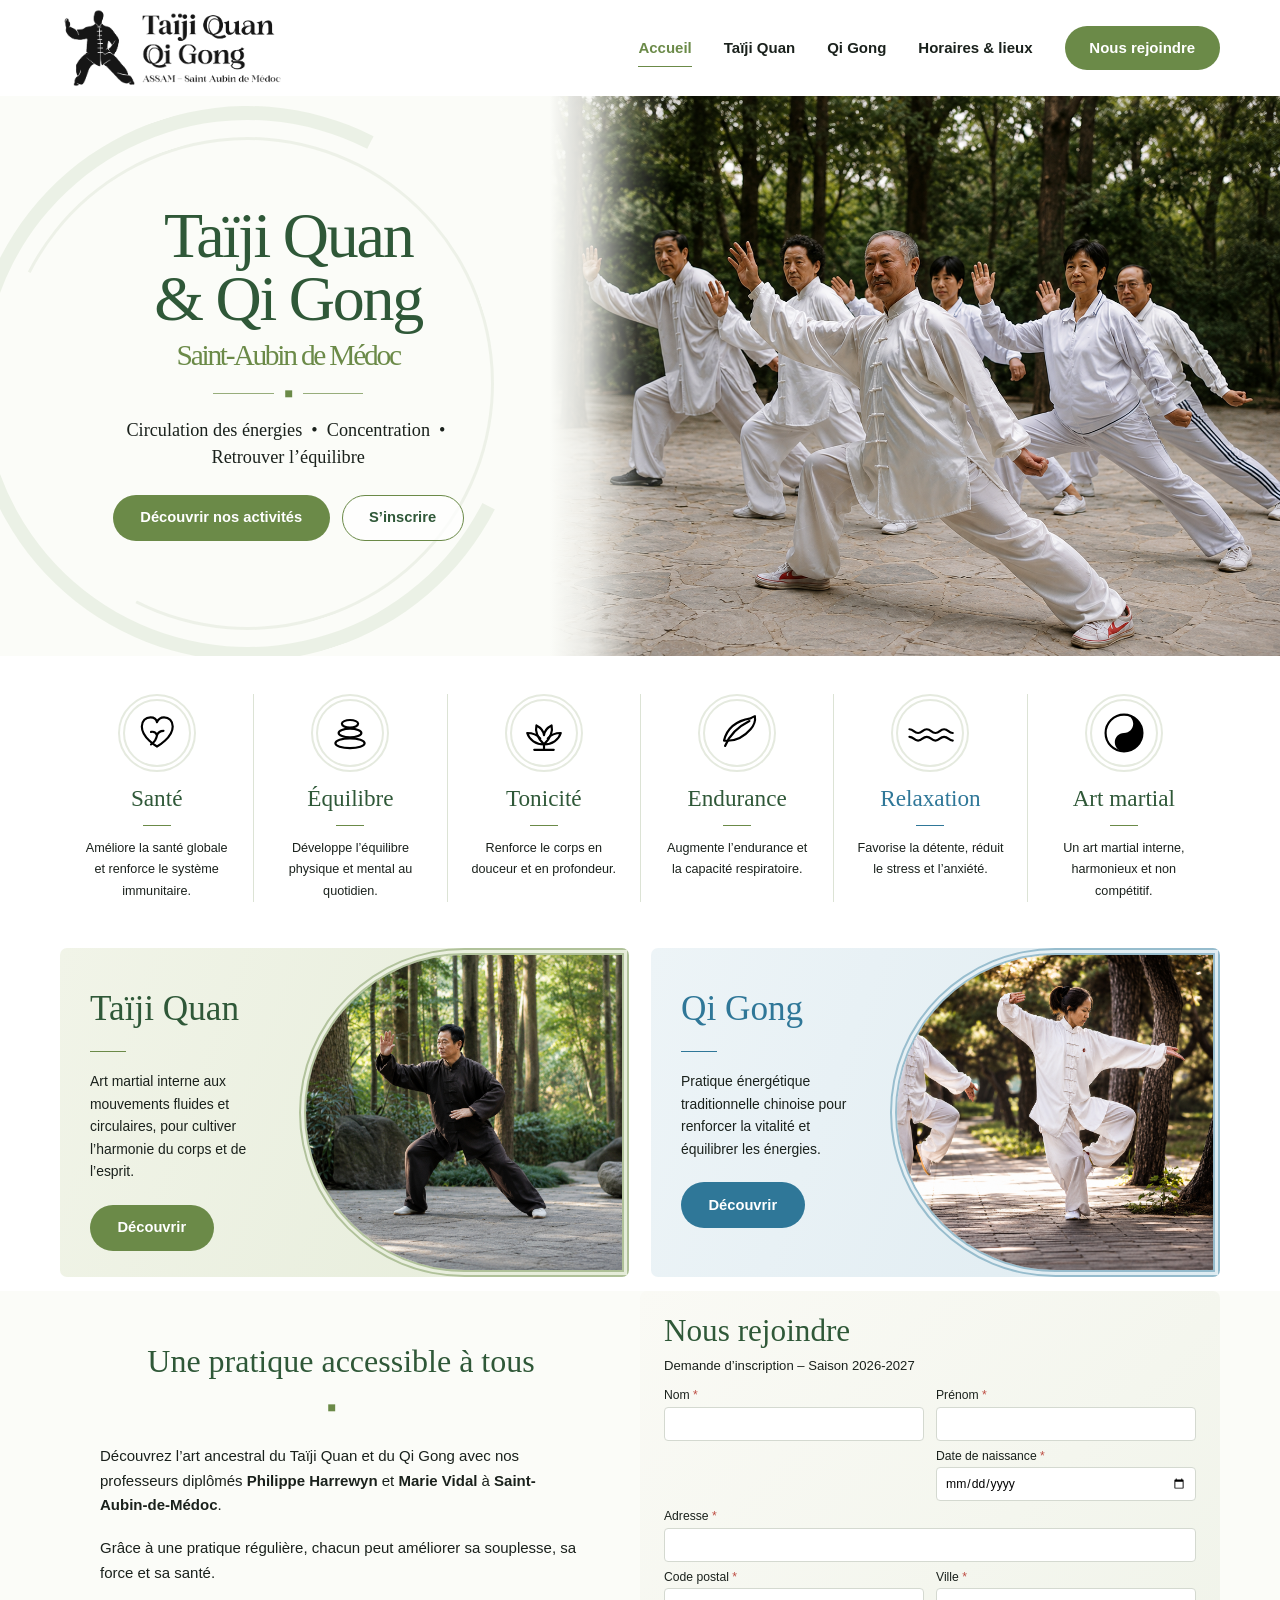
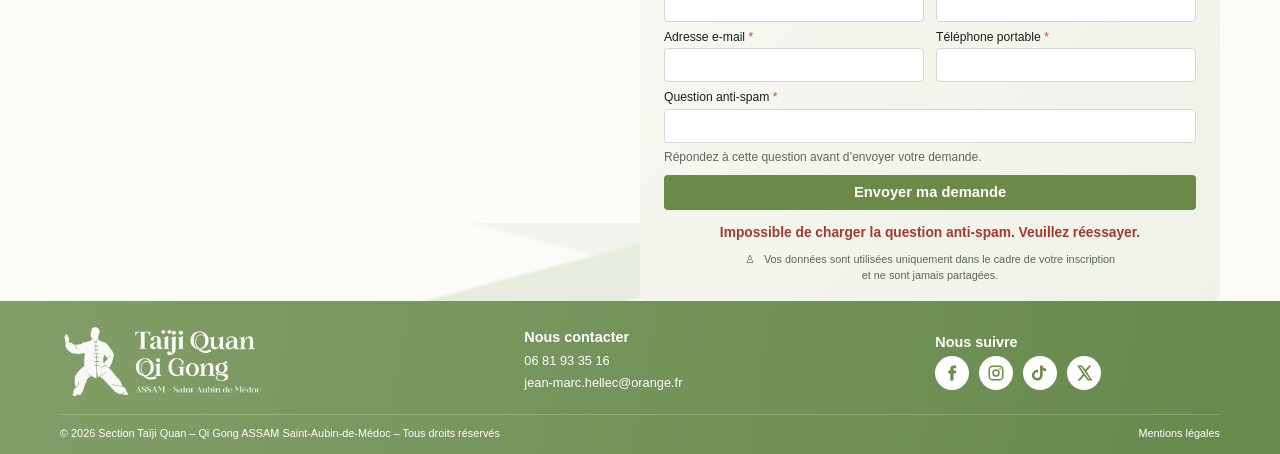
==== commit 80b00c3d: "Create Taïji Quan activity page" ====
--- a/index.html
+++ b/index.html
@@ -22,7 +22,7 @@
 
         <nav id="main-nav" class="main-nav" aria-label="Navigation principale">
             <a class="is-active" href="index.html" aria-current="page">Accueil</a>
-            <a href="tai-ji-quan.html">Taïji Quan</a>
+            <a href="taiji-quan.html">Taïji Quan</a>
             <a href="qi-gong.html">Qi Gong</a>
             <a href="horaires-lieux.html">Horaires &amp; lieux</a>
             <a class="nav-button" href="#inscription">Nous rejoindre</a>
@@ -118,7 +118,7 @@
                     <h3>Taïji Quan</h3>
                     <span class="activity__line"></span>
                     <p>Art martial interne aux mouvements fluides et circulaires, pour cultiver l’harmonie du corps et de l’esprit.</p>
-                    <a class="btn btn-green" href="tai-ji-quan.html">Découvrir</a>
+                    <a class="btn btn-green" href="taiji-quan.html">Découvrir</a>
                 </div>
 
                 <div class="activity__image">
@@ -247,7 +247,7 @@
 
     <div class="site-footer__bottom">
         <p>© 2026 Section Taïji Quan – Qi Gong ASSAM Saint-Aubin-de-Médoc – Tous droits réservés</p>
-        <p><a href="#">Mentions légales</a><span>|</span><a href="#">Confidentialité</a></p>
+        <p><a href="mentions-legales.html">Mentions légales</a></p>
     </div>
 </footer>
 
--- a/css/styles.css
+++ b/css/styles.css
@@ -661,6 +661,78 @@
     .site-footer__inner { grid-template-columns:1fr; }
 }
 
+/* Course location, schedule and pricing */
+.schedule-section {
+    margin-top:42px;
+}
+.schedule-section h2 {
+    margin-top:0;
+}
+.course-address {
+    padding:24px 28px;
+    border-left:4px solid var(--green);
+    border-radius:0 12px 12px 0;
+    background:#f4f5ef;
+    color:var(--dark);
+    font-style:normal;
+    line-height:1.65;
+}
+.course-address strong,
+.course-address span {
+    display:block;
+}
+.schedule-grid,
+.pricing-grid {
+    display:grid;
+    grid-template-columns:repeat(2,minmax(0,1fr));
+    gap:22px;
+}
+.schedule-card,
+.pricing-card {
+    padding:26px 28px;
+    border:1px solid var(--line);
+    border-radius:12px;
+    background:#fff;
+}
+.schedule-card h3,
+.pricing-card h3 {
+    margin-bottom:10px;
+    color:var(--green);
+    font-size:1.2rem;
+}
+.schedule-page .schedule-card p,
+.schedule-page .pricing-card p {
+    margin-bottom:0;
+    line-height:1.55;
+}
+.price {
+    display:block;
+    margin-top:20px;
+    color:var(--dark);
+    font-size:2rem;
+    line-height:1;
+}
+.schedule-page .schedule-note,
+.schedule-page .trial-note {
+    margin-top:20px;
+    font-weight:600;
+}
+
+@media (max-width:760px) {
+    .schedule-grid,
+    .pricing-grid {
+        grid-template-columns:1fr;
+    }
+}
+
+@media (max-width:520px) {
+    .course-address,
+    .schedule-card,
+    .pricing-card {
+        padding:21px 20px;
+    }
+}
+
 /* Social links and registration form feedback */
 .social-links {
     display:flex;
@@ -709,3 +781,202 @@
     cursor:wait;
     opacity:.65;
 }
+
+/* Simple content page */
+.inner-page {
+    padding:56px 24px 76px;
+}
+.inner-page__content {
+    width:min(100%,960px);
+    margin:auto;
+}
+.inner-page__content h1 {
+    margin-bottom:14px;
+    text-align:center;
+    font-size:2.5rem;
+    line-height:1.2;
+}
+.inner-page__content .leaf-separator {
+    justify-content:center;
+    margin-bottom:32px;
+}
+.inner-page__content h2 {
+    margin:42px 0 17px;
+    color:var(--green);
+    font-size:1.7rem;
+    line-height:1.3;
+}
+.inner-page__content p {
+    margin-bottom:20px;
+    font-size:1rem;
+    line-height:1.72;
+    text-align:left;
+}
+.inner-page__content p:last-child {
+    margin-bottom:0;
+}
+.inner-page__content p a {
+    color:var(--green);
+    font-weight:600;
+    text-decoration:underline;
+    text-decoration-thickness:1px;
+    text-underline-offset:3px;
+    transition:color .2s ease;
+}
+.inner-page__content p a:hover {
+    color:var(--dark);
+}
+.inner-registration-wrapper {
+    width:min(100%,780px);
+    margin:64px auto 0;
+}
+
+@media (max-width:760px) {
+    .inner-page {
+        padding:42px 20px 58px;
+    }
+    .inner-page__content h1 {
+        font-size:2.2rem;
+    }
+}
+
+@media (max-width:520px) {
+    .inner-page {
+        padding:34px 18px 48px;
+    }
+    .inner-page__content h1 {
+        font-size:2rem;
+    }
+    .inner-page__content h2 {
+        margin-top:36px;
+        font-size:1.6rem;
+    }
+}
+
+/* Taïji Quan activity page */
+.activity-benefits {
+    margin:4px 0 26px;
+    padding:0;
+    display:grid;
+    grid-template-columns:repeat(2,minmax(0,1fr));
+    gap:12px 36px;
+    list-style:none;
+}
+.activity-benefits li {
+    position:relative;
+    padding-left:20px;
+    line-height:1.6;
+}
+.activity-benefits li::before {
+    content:"◆";
+    position:absolute;
+    top:.28em;
+    left:1px;
+    color:var(--green);
+    font-size:.62rem;
+    transform:rotate(45deg);
+}
+.activity-media-section { margin-top:58px; }
+.activity-media-section h2 { margin-top:0; }
+.activity-gallery {
+    display:grid;
+    grid-template-columns:repeat(2,minmax(0,1fr));
+    grid-template-rows:260px 310px;
+    gap:18px;
+}
+.activity-gallery__item { margin:0; }
+.activity-gallery__item button {
+    width:100%;
+    height:100%;
+    display:block;
+    padding:0;
+    overflow:hidden;
+    border:0;
+    border-radius:8px;
+    background:transparent;
+    cursor:zoom-in;
+}
+.activity-gallery__item img {
+    width:100%;
+    height:100%;
+    object-fit:cover;
+}
+.activity-gallery__item button:focus-visible {
+    outline:3px solid var(--green);
+    outline-offset:3px;
+}
+.video-gallery {
+    display:grid;
+    grid-template-columns:repeat(2,minmax(0,1fr));
+    gap:24px;
+}
+.video-card {
+    overflow:hidden;
+    aspect-ratio:16/9;
+    border-radius:8px;
+    background:#111;
+}
+.video-card iframe,
+.video-card video {
+    width:100%;
+    height:100%;
+    display:block;
+    border:0;
+    object-fit:contain;
+}
+.lightbox {
+    position:fixed;
+    z-index:100;
+    inset:0;
+    display:none;
+    align-items:center;
+    justify-content:center;
+    padding:58px 80px;
+    background:rgba(10,16,11,.9);
+}
+.lightbox.is-open { display:flex; }
+.lightbox__image {
+    max-width:100%;
+    max-height:100%;
+    width:auto;
+    height:auto;
+    object-fit:contain;
+}
+.lightbox button {
+    position:absolute;
+    width:48px;
+    height:48px;
+    padding:0;
+    border:0;
+    border-radius:50%;
+    background:rgba(255,255,255,.92);
+    color:var(--dark);
+    font:2rem/1 var(--serif);
+    cursor:pointer;
+}
+.lightbox button:focus-visible { outline:3px solid var(--sage); outline-offset:3px; }
+.lightbox__close { top:20px; right:20px; }
+.lightbox__previous { left:20px; top:calc(50% - 24px); }
+.lightbox__next { right:20px; top:calc(50% - 24px); }
+body.lightbox-open { overflow:hidden; }
+
+@media (max-width:760px) {
+    .activity-gallery { grid-template-rows:220px 260px; }
+    .video-gallery { grid-template-columns:1fr; }
+    .lightbox { padding:68px 58px; }
+    .lightbox__previous { left:8px; }
+    .lightbox__next { right:8px; }
+}
+@media (max-width:520px) {
+    .activity-benefits { grid-template-columns:1fr; gap:9px; }
+    .activity-media-section { margin-top:48px; }
+    .activity-gallery {
+        grid-template-columns:1fr;
+        grid-template-rows:repeat(4,240px);
+        gap:14px;
+    }
+    .lightbox { padding:72px 12px; }
+    .lightbox button { width:42px; height:42px; }
+    .lightbox__previous { top:auto; bottom:15px; left:calc(50% - 54px); }
+    .lightbox__next { top:auto; right:calc(50% - 54px); bottom:15px; }
+}
